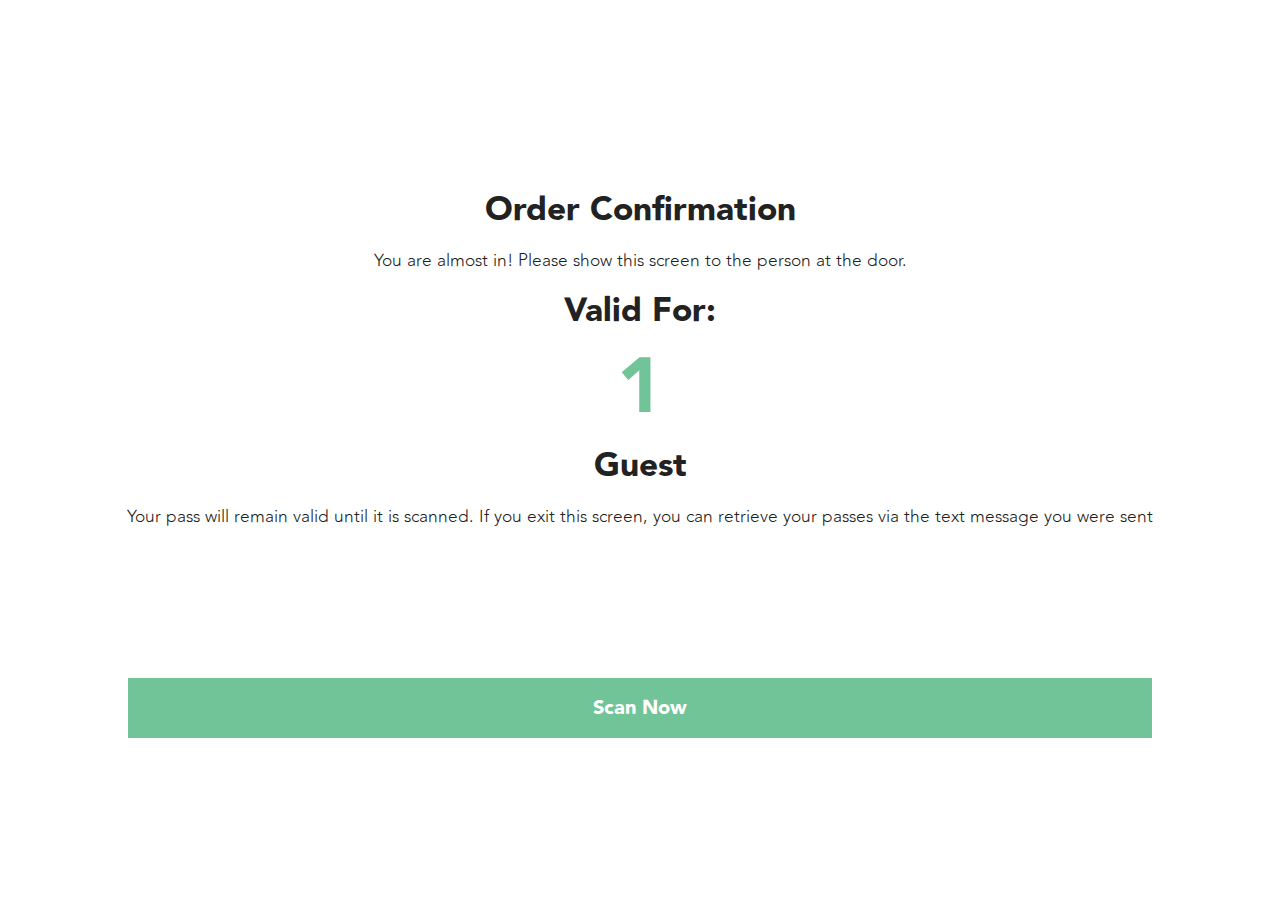
==== index.html @ 2a44121e "first" ====
<!doctype html>
<html class="no-js" lang="">

<head>
  <meta charset="utf-8">
  <meta name="viewport" content="width=device-width, initial-scale=1">
  <title></title>
  <link rel="stylesheet" href="css/style.css">
  <meta name="description" content="">

  <meta property="og:title" content="">
  <meta property="og:type" content="">
  <meta property="og:url" content="">
  <meta property="og:image" content="">

  <link rel="icon" href="/favicon.ico" sizes="any">
  <link rel="icon" href="/icon.svg" type="image/svg+xml">
  <link rel="apple-touch-icon" href="icon.png">

  <link rel="manifest" href="site.webmanifest">
  <meta name="theme-color" content="#fafafa">
</head>

<body>

  <!-- Add your site or application content here -->
  <br><br><br><br><br><br><br><br>

  <div class="center">
    <h2 class="av1"><strong>Order Confirmation</strong></h2>
    <p class="av2">You are almost in! Please show this screen to the person at the door.</p>
    <h2 class="av1"><strong>Valid For:</strong></h2>
    <h2 class="greenLetter"><strong>1</strong></h2>
    <h2 class="av1"><strong>Guest</strong></h2>
    <p font-size="13" color="#323e48" class="av2">Your pass will remain valid until it is scanned. If you exit this screen, you can retrieve your passes via the text message you were sent</p>
  </div>
  <br><br><br><br><br><br>
  <div class="center">
    <button type="button" class="greenButton" onclick="location.replace('scanPage.html');">Scan Now</button>
  </div>
  <script src="js/app.js"></script>

</body>

</html>
---- css/style.css ----
/*! HTML5 Boilerplate v9.0.0-RC1 | MIT License | https://html5boilerplate.com/ */

/* main.css 3.0.0 | MIT License | https://github.com/h5bp/main.css#readme */
/*
 * What follows is the result of much research on cross-browser styling.
 * Credit left inline and big thanks to Nicolas Gallagher, Jonathan Neal,
 * Kroc Camen, and the H5BP dev community and team.
 */

/* ==========================================================================
   Base styles: opinionated defaults
   ========================================================================== */

html {
  color: #222;
  font-size: 1em;
  line-height: 1.4;
}

/*
 * Remove text-shadow in selection highlight:
 * https://twitter.com/miketaylr/status/12228805301
 *
 * Customize the background color to match your design.
 */

@font-face {
  font-family: "Avenir Black";
  src: url('Avenir Black.ttf');
}

@font-face {
  font-family: "Avenir Light";
  src: url('Avenir Light.ttf');
}

@font-face {
  font-family: "Avenir Regular";
  src: url('Avenir Regular.ttf');
}


.center {
  margin: auto;
  width: 90%;
<border: 3px solid #73AD21;>
padding: 0px;
  text-align: center;
}

.av1 {
  font-family: "Avenir Black";
  font-style: normal;
  font-size: 25pt;
  margin: 0px;


}
.av2 {
  font-family: 'Avenir Light';
  font-style: normal;
  font-size: 13pt;
  margin: 15px;
}
.greenLetter{
  font-family: "Avenir Black";
  font-style: normal;
  font-size: 58pt;
  color: #70c497;
  padding: 0px;
  margin: 0px;

}
.greenButton {
  font-family: "Avenir Black";
  font-style: normal;
  font-size: 15pt;
  color: white;
  background-color: #70c497;
  width: 90%;
  height: 60px;
  border-style: none;

}

.qrCode {
  text-align: center;
  margin: auto;
  align-content: center;
  width: 50%;
  height: 50%;
}

#my-qr-reader__dashboard_section {
  opacity: 100%;
  border: white;
  display: none;
}

::-moz-selection {
  background: #b3d4fc;
  text-shadow: none;
}

::selection {
  background: #b3d4fc;
  text-shadow: none;
}

/*
 * A better looking default horizontal rule
 */

hr {
  display: block;
  height: 1px;
  border: 0;
  border-top: 1px solid #ccc;
  margin: 1em 0;
  padding: 0;
}

/*
 * Remove the gap between audio, canvas, iframes,
 * images, videos and the bottom of their containers:
 * https://github.com/h5bp/html5-boilerplate/issues/440
 */

audio,
canvas,
iframe,
img,
svg,
video {
  vertical-align: middle;
}

/*
 * Remove default fieldset styles.
 */

fieldset {
  border: 0;
  margin: 0;
  padding: 0;
}

/*
 * Allow only vertical resizing of textareas.
 */

textarea {
  resize: vertical;
}

/* ==========================================================================
   Author's custom styles
   ========================================================================== */

/* ==========================================================================
   Helper classes
   ========================================================================== */

/*
 * Hide visually and from screen readers
 */

.hidden,
[hidden] {
  display: none !important;
}

/*
 * Hide only visually, but have it available for screen readers:
 * https://snook.ca/archives/html_and_css/hiding-content-for-accessibility
 *
 * 1. For long content, line feeds are not interpreted as spaces and small width
 *    causes content to wrap 1 word per line:
 *    https://medium.com/@jessebeach/beware-smushed-off-screen-accessible-text-5952a4c2cbfe
 */

.visually-hidden {
  border: 0;
  clip: rect(0, 0, 0, 0);
  height: 1px;
  margin: -1px;
  overflow: hidden;
  padding: 0;
  position: absolute;
  white-space: nowrap;
  width: 1px;
  /* 1 */
}

/*
 * Extends the .visually-hidden class to allow the element
 * to be focusable when navigated to via the keyboard:
 * https://www.drupal.org/node/897638
 */

.visually-hidden.focusable:active,
.visually-hidden.focusable:focus {
  clip: auto;
  height: auto;
  margin: 0;
  overflow: visible;
  position: static;
  white-space: inherit;
  width: auto;
}

/*
 * Hide visually and from screen readers, but maintain layout
 */

.invisible {
  visibility: hidden;
}

/*
 * Clearfix: contain floats
 *
 * The use of `table` rather than `block` is only necessary if using
 * `::before` to contain the top-margins of child elements.
 */

.clearfix::before,
.clearfix::after {
  content: "";
  display: table;
}

.clearfix::after {
  clear: both;
}

/* ==========================================================================
   EXAMPLE Media Queries for Responsive Design.
   These examples override the primary ('mobile first') styles.
   Modify as content requires.
   ========================================================================== */

@media only screen and (min-width: 35em) {
  /* Style adjustments for viewports that meet the condition */
}

@media print,
  (-webkit-min-device-pixel-ratio: 1.25),
  (min-resolution: 1.25dppx),
  (min-resolution: 120dpi) {
  /* Style adjustments for high resolution devices */
}

/* ==========================================================================
   Print styles.
   Inlined to avoid the additional HTTP request:
   https://www.phpied.com/delay-loading-your-print-css/
   ========================================================================== */

@media print {
  *,
  *::before,
  *::after {
    background: #fff !important;
    color: #000 !important;
    /* Black prints faster */
    box-shadow: none !important;
    text-shadow: none !important;
  }

  a,
  a:visited {
    text-decoration: underline;
  }

  a[href]::after {
    content: " (" attr(href) ")";
  }

  abbr[title]::after {
    content: " (" attr(title) ")";
  }

  /*
   * Don't show links that are fragment identifiers,
   * or use the `javascript:` pseudo protocol
   */
  a[href^="#"]::after,
  a[href^="javascript:"]::after {
    content: "";
  }

  pre {
    white-space: pre-wrap !important;
  }

  pre,
  blockquote {
    border: 1px solid #999;
    page-break-inside: avoid;
  }

  tr,
  img {
    page-break-inside: avoid;
  }

  p,
  h2,
  h3 {
    orphans: 3;
    widows: 3;
  }

  h2,
  h3 {
    page-break-after: avoid;
  }
}
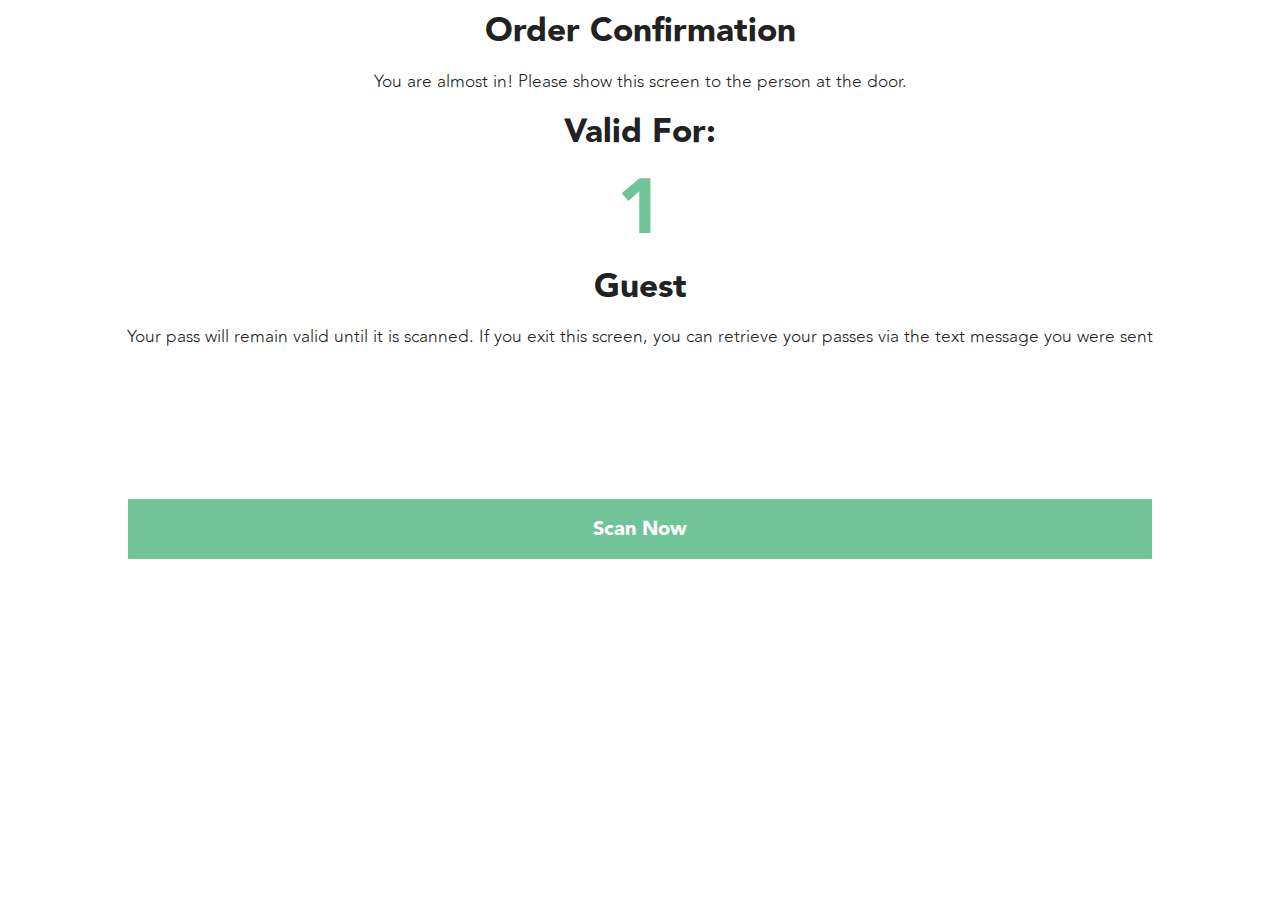
==== commit 0c7b38ae: "noScan WorkAround" ====
--- a/index.html
+++ b/index.html
@@ -24,7 +24,7 @@
 <body>
 
   <!-- Add your site or application content here -->
-  <br><br><br><br><br><br><br><br>
+  <!--<br><br><br><br><br><br><br><br>-->
 
   <div class="center">
     <h2 class="av1"><strong>Order Confirmation</strong></h2>
@@ -38,6 +38,7 @@
   <div class="center">
     <button type="button" class="greenButton" onclick="location.replace('scanPage.html');">Scan Now</button>
   </div>
+
   <script src="js/app.js"></script>
 
 </body>
--- a/css/style.css
+++ b/css/style.css
@@ -83,6 +83,13 @@
 
 }
 
+.invis {
+
+  background: transparent;
+  border: none !important;
+  font-size:0;
+  width : 100%;
+}
 .qrCode {
   text-align: center;
   margin: auto;
@@ -91,10 +98,13 @@
   height: 50%;
 }
 
-#my-qr-reader__dashboard_section {
+#html5-qrcode-button-camera-stop {
   opacity: 100%;
-  border: white;
   display: none;
+}
+
+#my-qr-reader {
+
 }
 
 ::-moz-selection {
